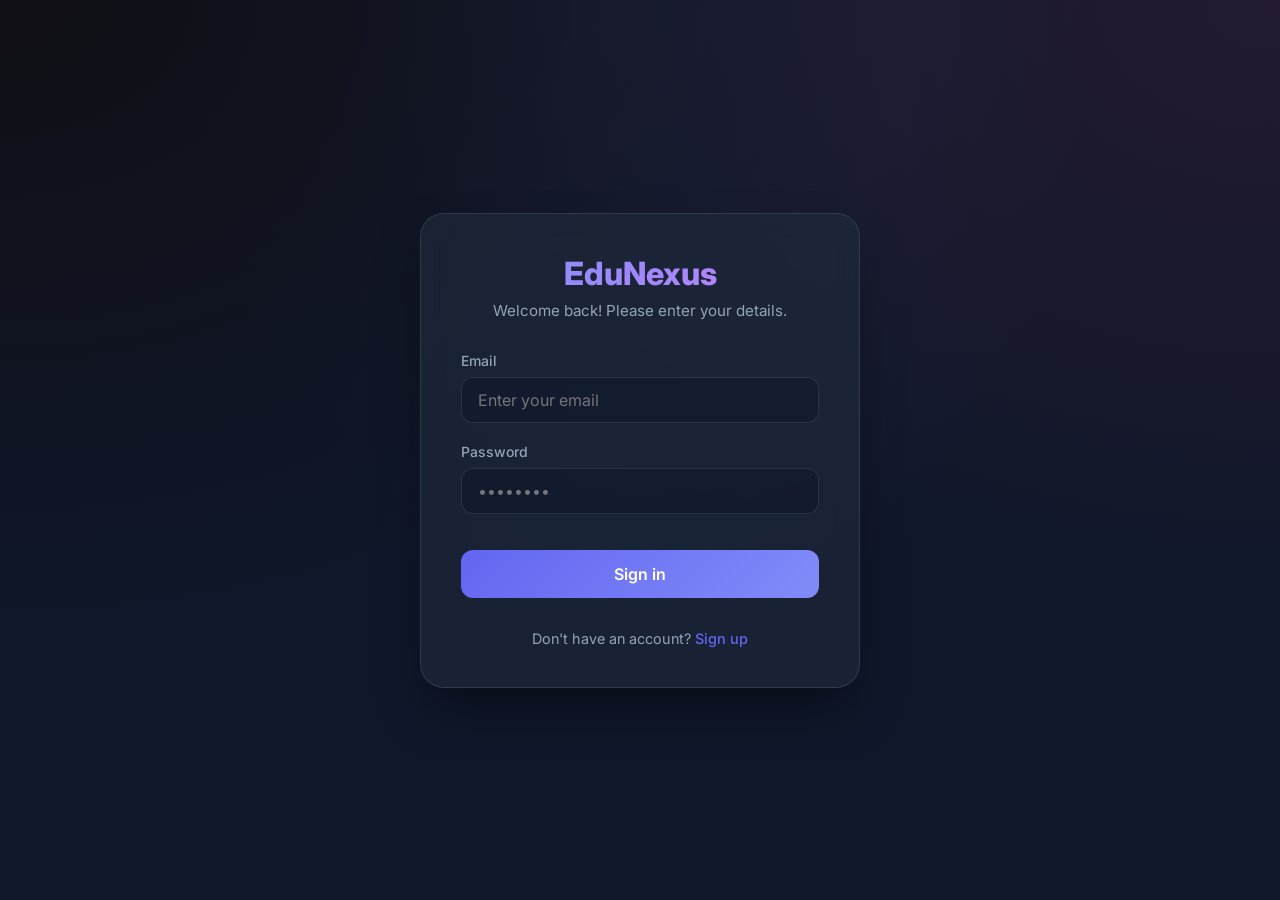
==== frontend/analytics.html @ c43dd37c "Initial commit" ====
<!DOCTYPE html>
<html lang="en">
<head>
<meta charset="UTF-8">
<meta name="viewport" content="width=device-width, initial-scale=1.0">
<title>EduNexus - Academic Performance Analytics</title>
<meta name="description" content="EduNexus Student Performance Analytics System. Identify at-risk students, recognize top performers, review class performance, and export detailed academic reports.">
<link href="https://fonts.googleapis.com/css2?family=Inter:wght@400;500;600;700;800&display=swap" rel="stylesheet">
<link rel="stylesheet" href="css/style.css">
<link rel="stylesheet" href="css/dashboard.css">
<link rel="stylesheet" href="https://cdnjs.cloudflare.com/ajax/libs/font-awesome/6.4.0/css/all.min.css">
<style>
    /* ── Page Layout grids ── */
    .analytics-grid {
        display: grid;
        grid-template-columns: 2fr 1fr;
        gap: 1.5rem;
        margin-top: 1.25rem;
    }

    @media (max-width: 992px) {
        .analytics-grid {
            grid-template-columns: 1fr;
        }
    }

    .analytics-card {
        background: rgba(30, 41, 59, 0.45);
        backdrop-filter: blur(14px);
        -webkit-backdrop-filter: blur(14px);
        border: 1px solid rgba(255, 255, 255, 0.08);
        border-radius: 1rem;
        padding: 1.5rem;
        display: flex;
        flex-direction: column;
        gap: 1.25rem;
        transition: border-color 0.2s;
    }

    .analytics-card:hover {
        border-color: rgba(99, 102, 241, 0.25);
    }

    /* ── Controls & Filter Panel ── */
    .action-panel {
        display: flex;
        align-items: center;
        justify-content: space-between;
        gap: 1rem;
        flex-wrap: wrap;
        margin-bottom: 1rem;
    }

    .filter-group {
        display: flex;
        align-items: center;
        gap: 0.5rem;
        flex-wrap: wrap;
    }

    /* ── Stat widgets ── */
    .metrics-summary-grid {
        display: grid;
        grid-template-columns: repeat(auto-fit, minmax(180px, 1fr));
        gap: 1rem;
        margin-bottom: 1.5rem;
    }

    .metric-widget {
        background: rgba(15, 23, 42, 0.4);
        border: 1px solid rgba(255, 255, 255, 0.05);
        border-radius: 0.75rem;
        padding: 1.25rem;
        text-align: center;
        transition: transform 0.2s, border-color 0.2s;
    }

    .metric-widget:hover {
        transform: translateY(-2px);
        border-color: rgba(99, 102, 241, 0.2);
    }

    .metric-title {
        font-size: 0.75rem;
        font-weight: 700;
        text-transform: uppercase;
        color: var(--text-muted);
        letter-spacing: 0.05em;
        margin-bottom: 0.5rem;
    }

    .metric-val {
        font-size: 1.75rem;
        font-weight: 800;
        color: var(--text-main);
    }

    /* ── Severity Badge colors ── */
    .severity-badge {
        font-size: 0.68rem;
        font-weight: 700;
        padding: 0.2rem 0.55rem;
        border-radius: 1rem;
        text-transform: uppercase;
        letter-spacing: 0.03em;
        display: inline-flex;
        align-items: center;
    }

    .severity-badge.low { background: rgba(148, 163, 184, 0.15); color: #94a3b8; }
    .severity-badge.medium { background: rgba(245, 158, 11, 0.15); color: #fbbf24; }
    .severity-badge.high { background: rgba(239, 68, 68, 0.15); color: #f87171; }
    .severity-badge.critical { background: rgba(185, 28, 28, 0.25); color: #ef4444; border: 1px solid rgba(239, 68, 68, 0.2); }

    /* ── Trend icons ── */
    .trend-indicator {
        font-size: 0.8rem;
        font-weight: 700;
        display: inline-flex;
        align-items: center;
        gap: 0.3rem;
    }
    .trend-indicator.improving { color: #10b981; }
    .trend-indicator.stable { color: #64748b; }
    .trend-indicator.declining { color: #f87171; }

    /* ── Risk reason tags ── */
    .reason-tag {
        font-size: 0.62rem;
        font-weight: 700;
        padding: 0.1rem 0.4rem;
        border-radius: 0.25rem;
        background: rgba(99, 102, 241, 0.12);
        color: #818cf8;
        margin-right: 0.25rem;
        text-transform: uppercase;
    }

    /* ── Sliders panel ── */
    .threshold-slider-group {
        display: flex;
        flex-direction: column;
        gap: 1rem;
    }

    .threshold-slider-item {
        background: rgba(15, 23, 42, 0.3);
        border: 1px solid rgba(255, 255, 255, 0.04);
        border-radius: 0.75rem;
        padding: 1rem;
        display: flex;
        flex-direction: column;
        gap: 0.5rem;
    }

    .slider-header {
        display: flex;
        justify-content: space-between;
        align-items: center;
        font-size: 0.82rem;
        font-weight: 600;
        color: var(--text-main);
    }

    .slider-input {
        width: 100%;
        accent-color: var(--primary-color);
        cursor: pointer;
    }

    /* ── Sub tabs ── */
    .tabs-row {
        display: flex;
        gap: 0.5rem;
        margin-bottom: 1.25rem;
        border-bottom: 1px solid var(--border-color);
        padding-bottom: 0.5rem;
        flex-wrap: wrap;
    }

    .tab-btn {
        padding: 0.5rem 1.25rem;
        font-weight: 700;
        font-size: 0.88rem;
        color: var(--text-muted);
        background: transparent;
        border: none;
        cursor: pointer;
        position: relative;
        transition: color 0.2s;
    }

    .tab-btn.active {
        color: var(--primary-color);
    }

    .tab-btn.active::after {
        content: '';
        position: absolute;
        bottom: -0.55rem;
        left: 0;
        right: 0;
        height: 3px;
        background: var(--primary-color);
        border-radius: 2px;
    }

    /* ── Graph-less Grading Distribution Rings ── */
    .distribution-grid {
        display: flex;
        flex-direction: column;
        gap: 0.5rem;
    }

    .dist-row {
        display: flex;
        align-items: center;
        justify-content: space-between;
        font-size: 0.8rem;
    }

    .dist-bar-bg {
        flex: 1;
        height: 6px;
        background: rgba(15, 23, 42, 0.5);
        border-radius: 3px;
        margin: 0 1rem;
        overflow: hidden;
        position: relative;
    }

    .dist-bar-fill {
        height: 100%;
        background: var(--primary-color);
        border-radius: 3px;
        width: 0%;
        transition: width 0.4s ease;
    }
</style>
</head>
<body>
    <div class="dashboard-layout">
        <!-- Sidebar dynamically rendered by auth -->
        <aside class="sidebar">
            <div class="sidebar-header"><h2 id="portal-title">EduNexus Hub</h2></div>
            <ul class="nav-links" id="sidebar-menu">
                <!-- Sidebar dynamic menu -->
            </ul>
            <div class="sidebar-footer">
                <button onclick="logout()" class="btn-logout"><i class="fas fa-sign-out-alt"></i> Logout</button>
            </div>
        </aside>

        <main class="main-content">
            <header class="topbar">
                <h1>Academic Performance Analytics</h1>
                <div class="user-profile" id="export-actions-container">
                    <button class="btn" onclick="triggerPDFExport()"><i class="fas fa-file-pdf"></i> PDF Export</button>
                    <button class="btn" onclick="triggerCSVExport()" style="background:#059669; border-color:#059669; color:white;"><i class="fas fa-file-csv"></i> CSV Export</button>
                </div>
            </header>

            <div class="content-sections" style="margin-top: 1rem;">
                
                <!-- Metrics Summary widgets -->
                <div class="metrics-summary-grid">
                    <div class="metric-widget" style="border-top:4px solid var(--primary-color);">
                        <div class="metric-title">Taught Students</div>
                        <div class="metric-val" id="metric-students">0</div>
                    </div>
                    <div class="metric-widget" style="border-top:4px solid #ef4444;">
                        <div class="metric-title">At-Risk Students</div>
                        <div class="metric-val" id="metric-at-risk" style="color:#ef4444;">0</div>
                    </div>
                    <div class="metric-widget" style="border-top:4px solid #10b981;">
                        <div class="metric-title">Top Performers</div>
                        <div class="metric-val" id="metric-top-performers" style="color:#10b981;">0</div>
                    </div>
                    <div class="metric-widget" style="border-top:4px solid #fbbf24;">
                        <div class="metric-title">Avg Attendance</div>
                        <div class="metric-val" id="metric-avg-att">100.0%</div>
                    </div>
                    <div class="metric-widget" style="border-top:4px solid #c084fc;">
                        <div class="metric-title">Avg Assignment Rate</div>
                        <div class="metric-val" id="metric-avg-assign">100.0%</div>
                    </div>
                </div>

                <!-- Filters & Configuration Row -->
                <div class="action-panel">
                    <div class="filter-group">
                        <select id="class-filter" class="form-control form-select" style="min-width: 180px; margin:0;" onchange="handleClassChange()">
                            <option value="">All Taught Classes</option>
                            <!-- Dynamically loaded -->
                        </select>
                        <select id="risk-reason-filter" class="form-control form-select" style="min-width: 140px; margin:0;" onchange="handleFilterChange()">
                            <option value="">All Risk Reasons</option>
                            <option value="LOW_ATTENDANCE">Low Attendance</option>
                            <option value="MISSING_ASSIGNMENTS">Missing Assignments</option>
                            <option value="LOW_MARKS">Low Marks</option>
                        </select>
                        <select id="severity-filter" class="form-control form-select" style="min-width: 140px; margin:0;" onchange="handleFilterChange()">
                            <option value="">All Severities</option>
                            <option value="LOW">Low Severity</option>
                            <option value="MEDIUM">Medium Severity</option>
                            <option value="HIGH">High Severity</option>
                            <option value="CRITICAL">Critical Severity</option>
                        </select>
                    </div>
                    <div class="search-bar" style="margin:0; width:220px;">
                        <i class="fas fa-search"></i>
                        <input type="text" id="analytics-search" placeholder="Search student..." oninput="handleSearch()">
                    </div>
                </div>

                <!-- Master Analytics Panels -->
                <div class="analytics-grid">
                    <!-- Left: Tables & Aggregations -->
                    <div style="display:flex; flex-direction:column; gap:1.5rem;">
                        
                        <!-- Roster Sub Tabs -->
                        <div class="analytics-card" style="gap:0.75rem;">
                            <div class="tabs-row">
                                <button class="tab-btn active" id="tab-btn-at-risk" onclick="switchTab('at-risk')">At-Risk Roster</button>
                                <button class="tab-btn" id="tab-btn-top-performers" onclick="switchTab('top-performers')">Top Performers</button>
                            </div>

                            <!-- List Mount -->
                            <div class="table-container">
                                <table id="analytics-roster-table">
                                    <thead id="roster-table-head">
                                        <!-- Dynamically generated headers -->
                                    </thead>
                                    <tbody id="roster-table-body">
                                        <!-- Dynamically generated rows -->
                                    </tbody>
                                </table>
                            </div>

                            <!-- Pagination block -->
                            <div style="display:flex; justify-content:space-between; align-items:center; flex-wrap:wrap; gap:0.5rem; font-size:0.8rem; color:var(--text-muted); margin-top:0.5rem;">
                                <span>Showing <strong id="page-start">0</strong> to <strong id="page-end">0</strong> of <strong id="total-records">0</strong> entries</span>
                                <div style="display:flex; gap:0.35rem;">
                                    <button class="filter-tab" onclick="navigatePage(-1)" style="border-radius:0.4rem; padding:0.35rem 0.75rem;"><i class="fas fa-chevron-left"></i> Previous</button>
                                    <button class="filter-tab" onclick="navigatePage(1)" style="border-radius:0.4rem; padding:0.35rem 0.75rem;">Next <i class="fas fa-chevron-right"></i></button>
                                </div>
                            </div>
                        </div>

                        <!-- Class Details aggregations -->
                        <div class="analytics-card" id="class-insights-card" style="display:none;">
                            <h3 style="margin:0; font-size:1.05rem;"><i class="fas fa-chart-line" style="color:var(--primary-color);"></i> Class Performance Insights Summary</h3>
                            <div style="display:grid; grid-template-columns:1fr 1fr; gap:1.5rem; margin-top:0.5rem;" id="class-insights-container">
                                <!-- Dynamic distributions -->
                            </div>
                        </div>

                    </div>

                    <!-- Right: Threshold configuration and Subject analysis -->
                    <div style="display:flex; flex-direction:column; gap:1.5rem;">
                        
                        <!-- Settings Panel (Admin-Only) -->
                        <div class="analytics-card" id="settings-panel" style="display:none; border-top:4px solid var(--primary-color);">
                            <h3 style="margin:0; font-size:1.05rem; display:flex; align-items:center; gap:0.5rem;"><i class="fas fa-sliders-h" style="color:var(--primary-color);"></i> Config Settings</h3>
                            <p class="modal-desc" style="margin:0;">Update institutional early-warning thresholds percentage values.</p>
                            
                            <div class="threshold-slider-group">
                                <div class="threshold-slider-item">
                                    <div class="slider-header">
                                        <span>Attendance Threshold</span>
                                        <span id="att-val-lbl">75%</span>
                                    </div>
                                    <input type="range" id="slider-att" class="slider-input" min="0" max="100" value="75" oninput="updateSliderLbl('att')">
                                </div>
                                <div class="threshold-slider-item">
                                    <div class="slider-header">
                                        <span>Assignment Completion</span>
                                        <span id="assign-val-lbl">60%</span>
                                    </div>
                                    <input type="range" id="slider-assign" class="slider-input" min="0" max="100" value="60" oninput="updateSliderLbl('assign')">
                                </div>
                                <div class="threshold-slider-item">
                                    <div class="slider-header">
                                        <span>Average Marks Limit</span>
                                        <span id="marks-val-lbl">50%</span>
                                    </div>
                                    <input type="range" id="slider-marks" class="slider-input" min="0" max="100" value="50" oninput="updateSliderLbl('marks')">
                                </div>
                            </div>
                            <button class="btn" onclick="saveAnalyticsThresholds()" style="margin-top:0.25rem;"><i class="fas fa-save"></i> Save Config</button>
                        </div>

                        <!-- Subject Specific analysis selection -->
                        <div class="analytics-card" id="subject-insights-card">
                            <h3 style="margin:0; font-size:1.05rem;"><i class="fas fa-graduation-cap" style="color:#10b981;"></i> Subject Metrics Details</h3>
                            <div class="form-group" style="margin-bottom:0.25rem;">
                                <label style="font-size:0.75rem; font-weight:700; color:var(--text-muted);">Select Subject to Inspect</label>
                                <select id="subject-selector" class="form-control form-select" style="margin:0.25rem 0 0.5rem;" onchange="handleSubjectChange()">
                                    <option value="" disabled selected>Select Subject</option>
                                    <!-- Populated dynamically -->
                                </select>
                            </div>

                            <div style="display:flex; flex-direction:column; gap:0.75rem; margin-top:0.25rem;" id="subject-stats-mount">
                                <p style="color:var(--text-muted); font-size:0.78rem; text-align:center;">Select a class and a subject to review statistics details</p>
                            </div>
                        </div>

                    </div>
                </div>

            </div>
        </main>
    </div>

    <!-- TOAST -->
    <div class="toast-container" id="toast-container"></div>

    <script src="js/auth.js"></script>
    <script src="js/analytics.js"></script>
</body>
</html>
---- frontend/css/style.css ----
:root {
    --primary-color: #6366f1;
    --primary-hover: #4f46e5;
    --bg-dark: #0f172a;
    --bg-card: rgba(30, 41, 59, 0.7);
    --text-main: #f8fafc;
    --text-muted: #94a3b8;
    --border-color: rgba(255, 255, 255, 0.1);
    --input-bg: rgba(15, 23, 42, 0.6);
    --error: #ef4444;
    --success: #10b981;
}

* {
    margin: 0;
    padding: 0;
    box-sizing: border-box;
    font-family: 'Inter', -apple-system, BlinkMacSystemFont, 'Segoe UI', Roboto, Helvetica, Arial, sans-serif;
}

body {
    background-color: var(--bg-dark);
    color: var(--text-main);
    min-height: 100vh;
    display: flex;
    justify-content: center;
    align-items: center;
    background-image: 
        radial-gradient(at 0% 0%, hsla(253,16%,7%,1) 0, transparent 50%), 
        radial-gradient(at 50% 0%, hsla(225,39%,30%,0.2) 0, transparent 50%), 
        radial-gradient(at 100% 0%, hsla(339,49%,30%,0.2) 0, transparent 50%);
    background-attachment: fixed;
}

/* Glassmorphism Auth Container */
.auth-container {
    background: var(--bg-card);
    backdrop-filter: blur(12px);
    -webkit-backdrop-filter: blur(12px);
    border: 1px solid var(--border-color);
    padding: 2.5rem;
    border-radius: 1.5rem;
    width: 100%;
    max-width: 440px;
    box-shadow: 0 25px 50px -12px rgba(0, 0, 0, 0.5);
    transform: translateY(0);
    animation: fadeUp 0.6s cubic-bezier(0.16, 1, 0.3, 1) forwards;
}

@keyframes fadeUp {
    from {
        opacity: 0;
        transform: translateY(20px);
    }
    to {
        opacity: 1;
        transform: translateY(0);
    }
}

.auth-header {
    text-align: center;
    margin-bottom: 2rem;
}

.auth-logo {
    font-size: 2rem;
    font-weight: 800;
    background: linear-gradient(135deg, #818cf8 0%, #c084fc 100%);
    -webkit-background-clip: text;
    -webkit-text-fill-color: transparent;
    margin-bottom: 0.5rem;
}

.auth-subtitle {
    color: var(--text-muted);
    font-size: 0.95rem;
}

/* Form Styles */
.form-group {
    margin-bottom: 1.25rem;
}

.form-group label {
    display: block;
    font-size: 0.875rem;
    font-weight: 500;
    margin-bottom: 0.5rem;
    color: var(--text-muted);
}

.form-control {
    width: 100%;
    padding: 0.75rem 1rem;
    background-color: var(--input-bg);
    border: 1px solid var(--border-color);
    border-radius: 0.75rem;
    color: var(--text-main);
    font-size: 1rem;
    transition: all 0.3s ease;
}

.form-control:focus {
    outline: none;
    border-color: var(--primary-color);
    box-shadow: 0 0 0 3px rgba(99, 102, 241, 0.2);
}

.form-select {
    appearance: none;
    background-image: url("data:image/svg+xml,%3Csvg xmlns='http://www.w3.org/2000/svg' fill='none' viewBox='0 0 24 24' stroke='rgba(148,163,184,1)'%3E%3Cpath stroke-linecap='round' stroke-linejoin='round' stroke-width='2' d='M19 9l-7 7-7-7'%3E%3C/path%3E%3C/svg%3E");
    background-repeat: no-repeat;
    background-position: right 1rem center;
    background-size: 1.25rem;
}

.form-select option {
    background-color: var(--bg-dark);
    color: var(--text-main);
}

.btn {
    width: 100%;
    padding: 0.875rem;
    background: linear-gradient(135deg, var(--primary-color) 0%, #818cf8 100%);
    color: white;
    font-weight: 600;
    font-size: 1rem;
    border: none;
    border-radius: 0.75rem;
    cursor: pointer;
    transition: transform 0.2s, box-shadow 0.2s;
    margin-top: 1rem;
}

.btn:hover {
    transform: translateY(-2px);
    box-shadow: 0 10px 15px -3px rgba(99, 102, 241, 0.3);
}

.btn:active {
    transform: translateY(0);
}

.auth-footer {
    margin-top: 2rem;
    text-align: center;
    font-size: 0.9rem;
    color: var(--text-muted);
}

.auth-footer a {
    color: var(--primary-color);
    text-decoration: none;
    font-weight: 500;
    transition: color 0.3s;
}

.auth-footer a:hover {
    color: #818cf8;
}

.error-message {
    color: var(--error);
    font-size: 0.875rem;
    margin-top: 0.5rem;
    display: none;
}

#admin-fields {
    display: none;
    animation: fadeInDown 0.3s ease forwards;
}

@keyframes fadeInDown {
    from {
        opacity: 0;
        transform: translateY(-10px);
    }
    to {
        opacity: 1;
        transform: translateY(0);
    }
}
---- frontend/css/dashboard.css ----
/* ── EduNexus Shared Dashboard Layout ── */

/* ── Base Dashboard Layout ── */
.dashboard-layout {
    display: flex;
    min-height: 100vh;
    width: 100%;
}

.main-content {
    flex: 1;
    overflow-y: auto;
    padding: 2rem;
}

.topbar {
    margin-bottom: 2rem;
    display: flex;
    justify-content: space-between;
    align-items: center;
    flex-wrap: wrap;
    gap: 1rem;
}

.topbar h1 {
    font-size: 1.8rem;
    font-weight: 700;
}

.dashboard-card {
    background: var(--bg-card);
    border: 1px solid var(--border-color);
    padding: 1.5rem;
    border-radius: 1rem;
}

/* ── Sidebar ── */
.sidebar {
    width: 260px;
    background: var(--bg-card);
    border-right: 1px solid var(--border-color);
    display: flex;
    flex-direction: column;
    padding: 1.5rem 0;
    backdrop-filter: blur(12px);
    -webkit-backdrop-filter: blur(12px);
    z-index: 10;
    flex-shrink: 0;
}

.sidebar-header {
    padding: 0 1.5rem 2rem;
    border-bottom: 1px solid var(--border-color);
}

.sidebar-header h2 {
    background: linear-gradient(135deg, #818cf8 0%, #c084fc 100%);
    -webkit-background-clip: text;
    -webkit-text-fill-color: transparent;
    font-weight: 800;
}

.nav-links {
    list-style: none;
    padding: 1.5rem 1rem;
    flex: 1;
}

.nav-links li {
    margin-bottom: 0.5rem;
}

.nav-links a {
    display: flex;
    align-items: center;
    gap: 1rem;
    padding: 0.875rem 1rem;
    color: var(--text-muted);
    text-decoration: none;
    border-radius: 0.5rem;
    transition: all 0.3s;
    font-weight: 500;
}

.nav-links li.active a, .nav-links a:hover {
    background: rgba(99, 102, 241, 0.1);
    color: var(--primary-color);
}

.sidebar-footer {
    padding: 1rem 1.5rem;
    border-top: 1px solid var(--border-color);
}

.btn-logout {
    width: 100%;
    background: transparent;
    border: 1px solid var(--border-color);
    color: var(--text-muted);
    padding: 0.75rem;
    border-radius: 0.5rem;
    cursor: pointer;
    transition: all 0.3s;
    display: flex;
    justify-content: center;
    align-items: center;
    gap: 0.5rem;
    font-weight: 600;
}

.btn-logout:hover {
    background: rgba(239, 68, 68, 0.1);
    color: var(--error);
    border-color: var(--error);
}

/* ── Responsive Sidebar Toggle & Backdrops ── */
.sidebar-toggle {
    display: none;
    background: rgba(15, 23, 42, 0.4);
    border: 1px solid var(--border-color);
    color: var(--text-main);
    font-size: 1.1rem;
    padding: 0.5rem 0.75rem;
    border-radius: 0.5rem;
    cursor: pointer;
    transition: all 0.2s;
    align-items: center;
    justify-content: center;
}

.sidebar-toggle:hover {
    background: rgba(99, 102, 241, 0.1);
    border-color: var(--primary-color);
    color: var(--primary-color);
}

.sidebar-backdrop {
    position: fixed;
    inset: 0;
    background: rgba(15, 23, 42, 0.4);
    backdrop-filter: blur(4px);
    -webkit-backdrop-filter: blur(4px);
    z-index: 999;
    display: none;
    opacity: 0;
    transition: opacity 0.25s ease;
}

.sidebar-backdrop.active {
    display: block;
    opacity: 1;
}

@media (max-width: 1024px) {
    .sidebar {
        position: fixed;
        top: 0;
        left: 0;
        height: 100vh;
        width: 260px;
        transform: translateX(-100%);
        transition: transform 0.3s cubic-bezier(0.16, 1, 0.3, 1);
        z-index: 1000;
        box-shadow: 20px 0 40px rgba(0, 0, 0, 0.4);
    }
    
    .sidebar.open {
        transform: translateX(0);
    }
    
    .sidebar-toggle {
        display: inline-flex;
    }
}

@media (max-width: 768px) {
    .main-content {
        padding: 1.25rem;
    }
    
    .topbar {
        margin-bottom: 1.25rem;
        gap: 0.75rem;
    }
    
    .topbar h1 {
        font-size: 1.5rem;
    }
}

/* ── Premium Glassmorphism Modals ── */
.modal-overlay {
    position: fixed;
    inset: 0;
    background: rgba(15, 23, 42, 0.6);
    backdrop-filter: blur(12px);
    -webkit-backdrop-filter: blur(12px);
    z-index: 1000;
    display: none;
    justify-content: center;
    align-items: center;
    padding: 1rem;
    overflow-y: auto;
    animation: fadeIn 0.2s ease forwards;
}

.modal-overlay.open {
    display: flex;
}

.modal-box {
    background: var(--bg-card);
    border: 1px solid var(--border-color);
    border-radius: 1rem;
    padding: 1.75rem;
    width: 100%;
    max-width: 480px;
    max-height: 90vh;
    overflow-y: auto;
    box-shadow: 0 25px 50px -12px rgba(0, 0, 0, 0.5);
    animation: modalPop 0.25s cubic-bezier(0.16, 1, 0.3, 1) forwards;
    display: flex;
    flex-direction: column;
    gap: 0.75rem;
    scrollbar-width: thin;
}

.modal-box::-webkit-scrollbar {
    width: 6px;
}

.modal-box::-webkit-scrollbar-thumb {
    background: rgba(255, 255, 255, 0.1);
    border-radius: 3px;
}

@keyframes modalPop {
    from { opacity: 0; transform: scale(0.95) translateY(10px); }
    to { opacity: 1; transform: scale(1) translateY(0); }
}

.modal-box h3 {
    margin: 0;
    font-size: 1.25rem;
    font-weight: 700;
    color: var(--text-main);
}

.modal-desc {
    color: var(--text-muted);
    font-size: 0.85rem;
    line-height: 1.45;
    margin: 0 0 0.5rem 0;
}

.modal-actions {
    display: flex;
    gap: 0.75rem;
    margin-top: 1rem;
}

.modal-cancel {
    flex: 1;
    padding: 0.75rem 1rem;
    border-radius: 0.75rem;
    background: transparent;
    border: 1px solid var(--border-color);
    color: var(--text-main);
    font-weight: 600;
    font-size: 0.9rem;
    cursor: pointer;
    transition: all 0.2s;
    display: inline-flex;
    justify-content: center;
    align-items: center;
}

.modal-cancel:hover {
    background: rgba(255, 255, 255, 0.05);
    border-color: rgba(255, 255, 255, 0.2);
}

.modal-error {
    color: var(--error);
    font-size: 0.8rem;
    background: rgba(239, 68, 68, 0.1);
    border: 1px solid rgba(239, 68, 68, 0.2);
    padding: 0.6rem 0.85rem;
    border-radius: 0.5rem;
    display: none;
    margin-top: 0.5rem;
    animation: fadeIn 0.2s ease;
}

.form-row-grid {
    display: grid;
    grid-template-columns: 1fr 1fr;
    gap: 0.75rem;
}

@media (max-width: 480px) {
    .modal-box {
        padding: 1.25rem;
        max-height: 95vh;
    }
    .form-row-grid {
        grid-template-columns: 1fr;
        gap: 0.5rem;
    }
}

/* ── Toast Notifications ── */
.toast-container {
    position: fixed;
    bottom: 1.5rem;
    right: 1.5rem;
    z-index: 9999;
    display: flex;
    flex-direction: column;
    gap: 0.5rem;
    pointer-events: none;
}

.toast {
    padding: 0.85rem 1.25rem;
    border-radius: 0.75rem;
    font-weight: 600;
    font-size: 0.88rem;
    display: flex;
    align-items: center;
    gap: 0.5rem;
    pointer-events: auto;
    box-shadow: 0 8px 24px rgba(0, 0, 0, 0.3);
    transform: translateX(120%);
    opacity: 0;
    transition: transform 0.35s cubic-bezier(0.16, 1, 0.3, 1), opacity 0.3s;
    backdrop-filter: blur(8px);
    -webkit-backdrop-filter: blur(8px);
    border: 1px solid rgba(255, 255, 255, 0.05);
}

.toast.visible {
    transform: translateX(0);
    opacity: 1;
}

.toast.success {
    background: linear-gradient(135deg, rgba(16, 185, 129, 0.9), rgba(5, 150, 105, 0.9));
    color: white;
    border-color: rgba(16, 185, 129, 0.2);
}

.toast.error {
    background: linear-gradient(135deg, rgba(239, 68, 68, 0.9), rgba(220, 38, 38, 0.9));
    color: white;
    border-color: rgba(239, 68, 68, 0.2);
}

@media (max-width: 480px) {
    .toast-container {
        left: 1rem;
        right: 1rem;
        bottom: 1rem;
        align-items: center;
    }
    
    .toast {
        width: 100%;
        justify-content: center;
        transform: translateY(120%);
    }
    
    .toast.visible {
        transform: translateY(0);
    }
}

/* ── Common Animations ── */
@keyframes fadeIn {
    from { opacity: 0; }
    to { opacity: 1; }
}
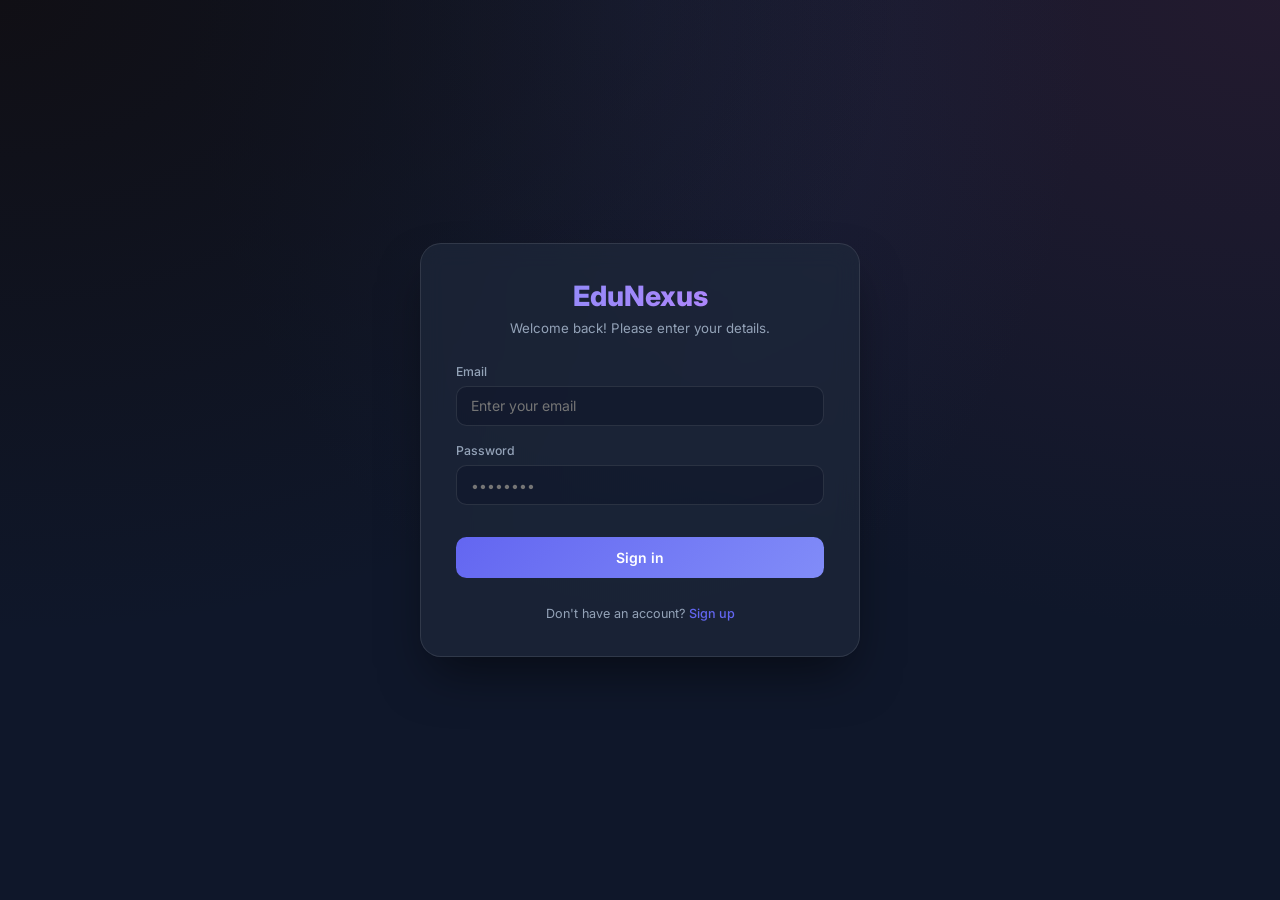
==== commit d5756213: "Add dark/light theme changer, fix section scroll jumps, sync survey sidebars, scale down font sizes " ====
--- a/frontend/analytics.html
+++ b/frontend/analytics.html
@@ -7,7 +7,8 @@
 <meta name="description" content="EduNexus Student Performance Analytics System. Identify at-risk students, recognize top performers, review class performance, and export detailed academic reports.">
 <link href="https://fonts.googleapis.com/css2?family=Inter:wght@400;500;600;700;800&display=swap" rel="stylesheet">
 <link rel="stylesheet" href="css/style.css">
-<link rel="stylesheet" href="css/dashboard.css">
+    <link rel="stylesheet" href="css/dashboard.css">
+    <script src="js/theme.js"></script>
 <link rel="stylesheet" href="https://cdnjs.cloudflare.com/ajax/libs/font-awesome/6.4.0/css/all.min.css">
 <style>
     /* ── Page Layout grids ── */
@@ -246,8 +247,13 @@
             <ul class="nav-links" id="sidebar-menu">
                 <!-- Sidebar dynamic menu -->
             </ul>
-            <div class="sidebar-footer">
-                <button onclick="logout()" class="btn-logout"><i class="fas fa-sign-out-alt"></i> Logout</button>
+            <div class="sidebar-footer" style="display: flex; gap: 0.5rem; align-items: center; padding: 1rem 1rem;">
+                <button onclick="toggleTheme()" class="btn-logout" id="theme-toggle-btn" style="flex: 1; margin: 0; padding: 0.75rem 0;" title="Toggle Theme">
+                    <i class="fas fa-moon"></i> Dark
+                </button>
+                <button onclick="logout()" class="btn-logout" style="flex: 1; margin: 0; padding: 0.75rem 0;">
+                    <i class="fas fa-sign-out-alt"></i> Logout
+                </button>
             </div>
         </aside>
 
--- a/frontend/css/style.css
+++ b/frontend/css/style.css
@@ -9,6 +9,19 @@
     --input-bg: rgba(15, 23, 42, 0.6);
     --error: #ef4444;
     --success: #10b981;
+}
+
+.light-theme {
+    --bg-dark: #f1f5f9;
+    --bg-card: rgba(255, 255, 255, 0.8);
+    --text-main: #0f172a;
+    --text-muted: #475569;
+    --border-color: rgba(15, 23, 42, 0.08);
+    --input-bg: rgba(255, 255, 255, 0.95);
+}
+
+html {
+    font-size: 14px;
 }
 
 * {
@@ -30,6 +43,13 @@
         radial-gradient(at 50% 0%, hsla(225,39%,30%,0.2) 0, transparent 50%), 
         radial-gradient(at 100% 0%, hsla(339,49%,30%,0.2) 0, transparent 50%);
     background-attachment: fixed;
+}
+
+body.light-theme {
+    background-image: 
+        radial-gradient(at 0% 0%, hsla(253,80%,96%,1) 0, transparent 50%), 
+        radial-gradient(at 50% 0%, hsla(225,80%,94%,0.6) 0, transparent 50%), 
+        radial-gradient(at 100% 0%, hsla(339,80%,94%,0.6) 0, transparent 50%);
 }
 
 /* Glassmorphism Auth Container */
--- a/frontend/css/dashboard.css
+++ b/frontend/css/dashboard.css
@@ -33,6 +33,17 @@
     padding: 1.5rem;
     border-radius: 1rem;
 }
+
+/* ── Section Content Visibility ── */
+.section-content {
+    display: none;
+}
+
+.section-content.active {
+    display: block;
+    animation: fadeIn 0.4s ease;
+}
+
 
 /* ── Sidebar ── */
 .sidebar {
